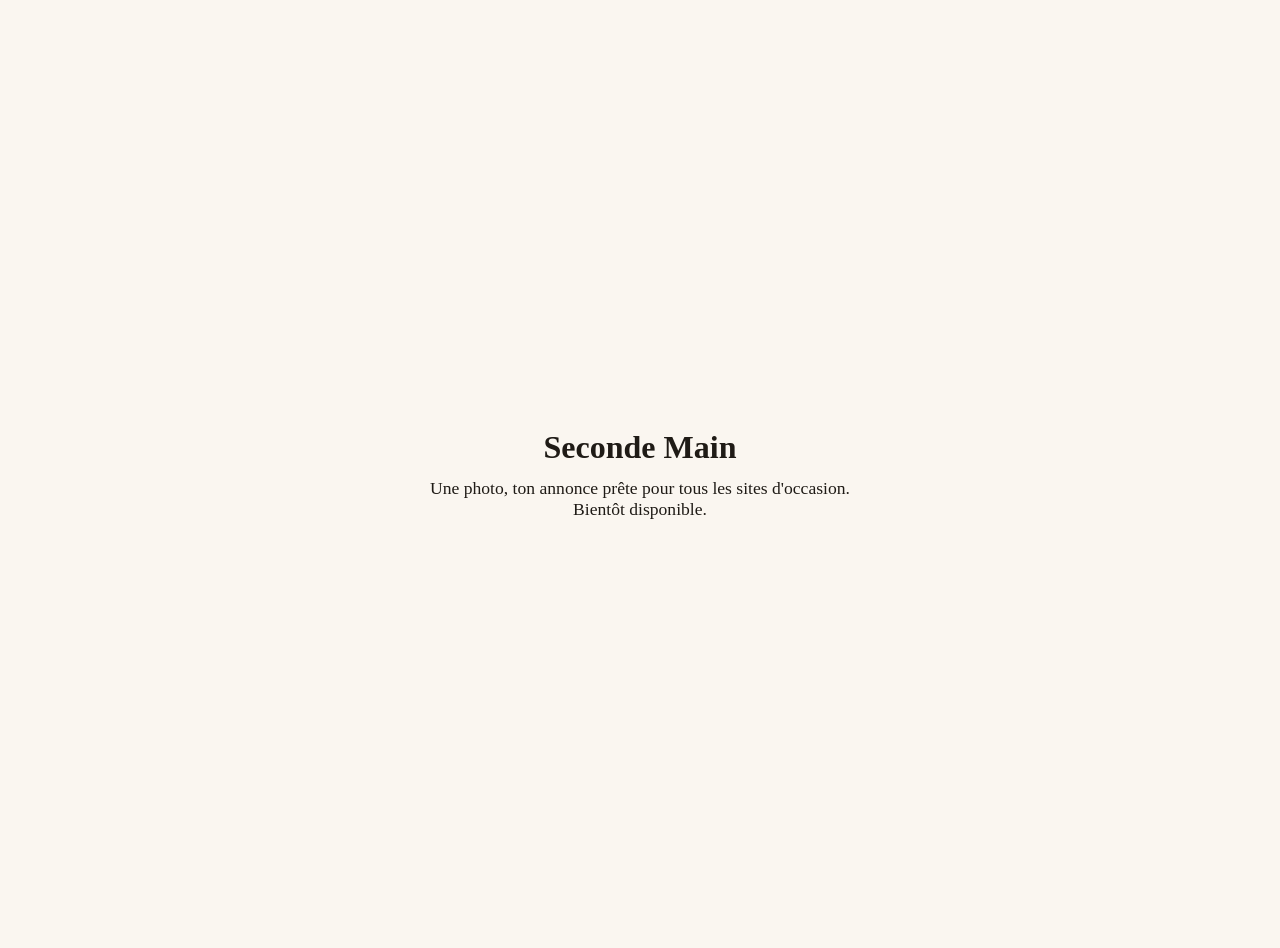
==== index.html @ 5f5a0d0c "Add initial HTML structure for Seconde Main" ====
<!doctype html>
<html lang="fr">
<head>
<meta charset="utf-8">
<meta name="viewport" content="width=device-width, initial-scale=1">
<title>Seconde Main</title>
<style>
body{margin:0;font-family:Georgia,serif;background:#faf6f0;color:#1f1b16;display:flex;min-height:100vh;align-items:center;justify-content:center;text-align:center;padding:24px}
h1{font-size:2rem;margin:0 0 12px}
p{font-size:1.1rem;margin:0}
</style>
</head>
<body>
<main>
<h1>Seconde Main</h1>
<p>Une photo, ton annonce prête pour tous les sites d'occasion.</p>
<p>Bientôt disponible.</p>
</main>
</body>
</html>
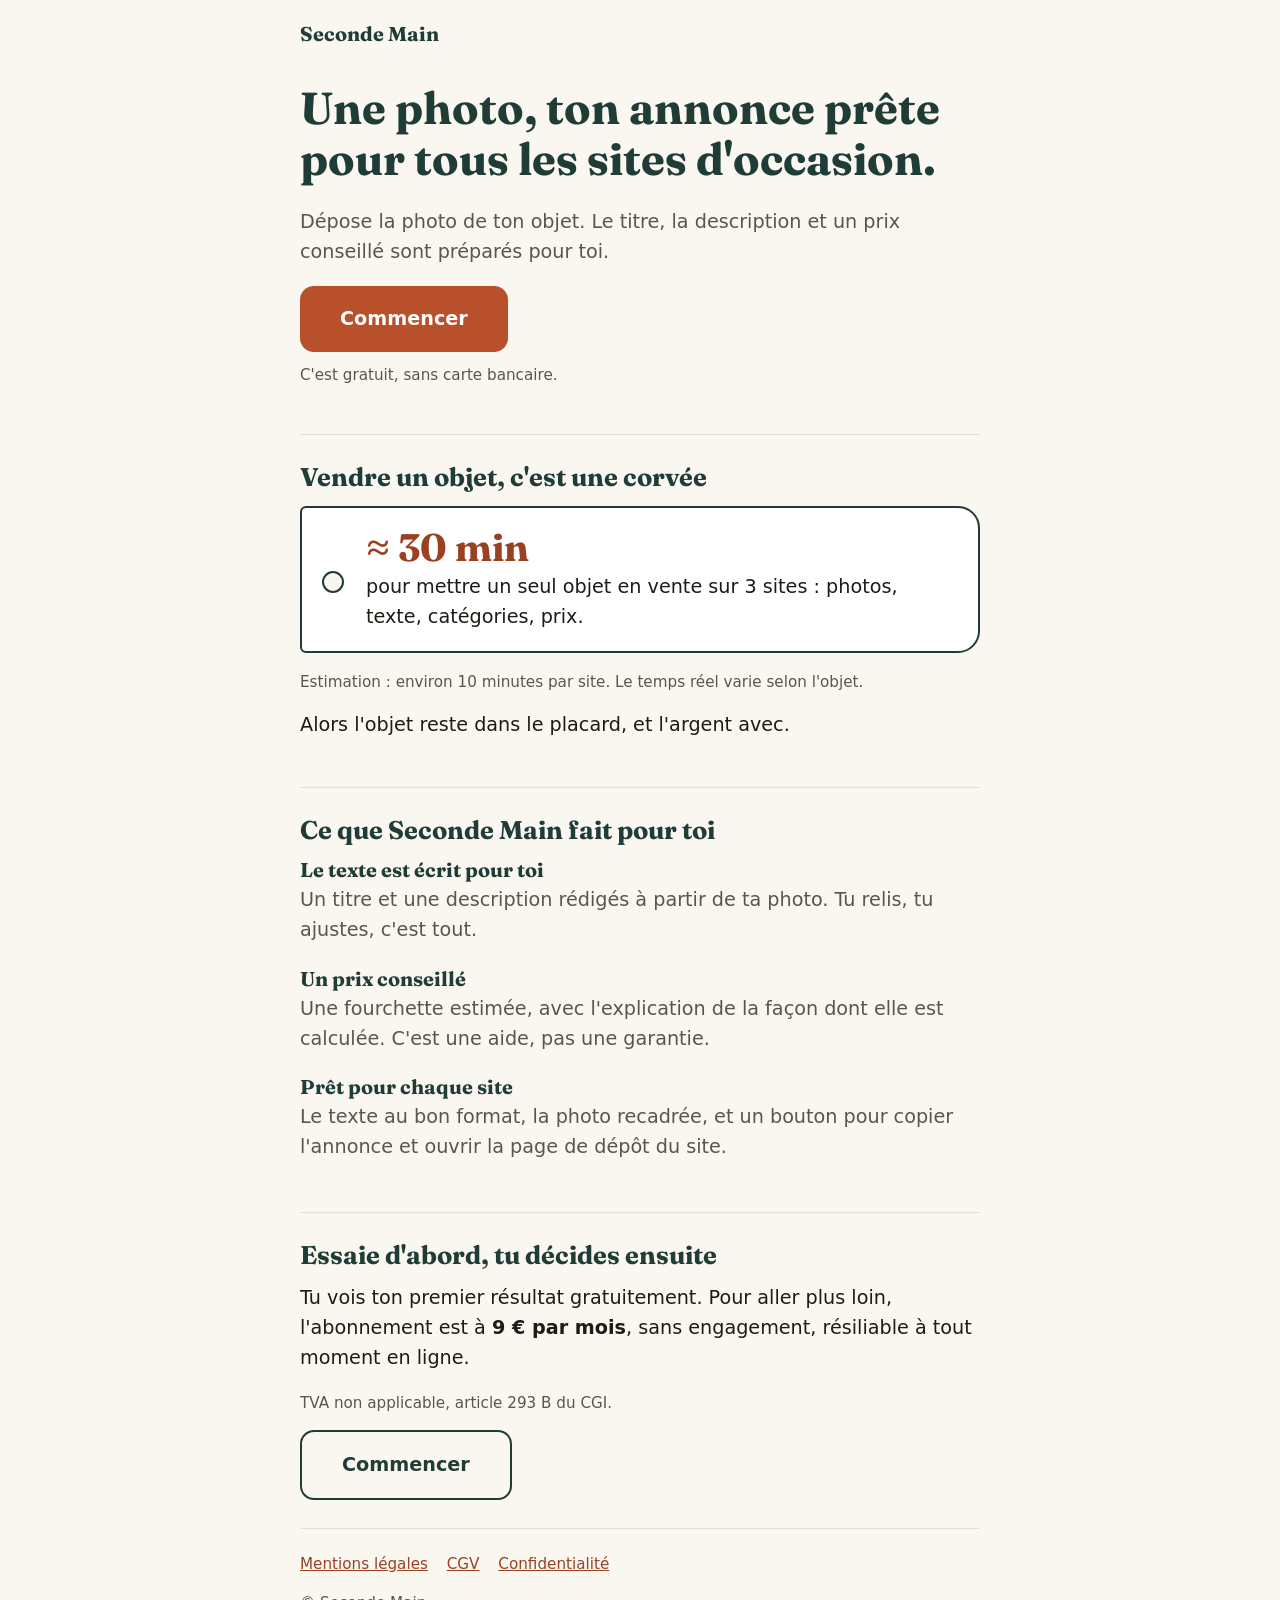
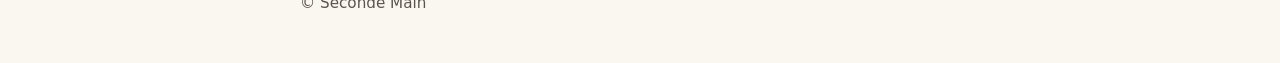
==== commit 317970b5: "Add files via upload" ====
--- a/index.html
+++ b/index.html
@@ -3,18 +3,77 @@
 <head>
 <meta charset="utf-8">
 <meta name="viewport" content="width=device-width, initial-scale=1">
-<title>Seconde Main</title>
-<style>
-body{margin:0;font-family:Georgia,serif;background:#faf6f0;color:#1f1b16;display:flex;min-height:100vh;align-items:center;justify-content:center;text-align:center;padding:24px}
-h1{font-size:2rem;margin:0 0 12px}
-p{font-size:1.1rem;margin:0}
-</style>
+<title>Seconde Main : une photo, ton annonce prête</title>
+<meta name="description" content="Dépose une photo de ton objet. Le titre, la description et un prix conseillé sont prêts pour tous les sites d'occasion.">
+<meta property="og:type" content="website">
+<meta property="og:locale" content="fr_FR">
+<meta property="og:site_name" content="Seconde Main">
+<meta property="og:title" content="Seconde Main : une photo, ton annonce prête pour tous les sites d'occasion">
+<meta property="og:description" content="Fini de rédiger la même annonce trois fois. Dépose une photo, on prépare le reste.">
+<meta name="twitter:card" content="summary">
+<link rel="preconnect" href="https://fonts.googleapis.com">
+<link rel="preconnect" href="https://fonts.gstatic.com" crossorigin>
+<link rel="stylesheet" href="https://fonts.googleapis.com/css2?family=Fraunces:opsz,wght@9..144,700&display=swap">
+<link rel="stylesheet" href="/style.css">
 </head>
 <body>
-<main>
-<h1>Seconde Main</h1>
-<p>Une photo, ton annonce prête pour tous les sites d'occasion.</p>
-<p>Bientôt disponible.</p>
-</main>
+<div class="wrap">
+  <header class="top"><a class="marque" href="/">Seconde Main</a></header>
+
+  <main>
+    <div class="hero">
+      <h1>Une photo, ton annonce prête pour tous les sites d'occasion.</h1>
+      <p class="sous">Dépose la photo de ton objet. Le titre, la description et un prix conseillé sont préparés pour toi.</p>
+      <a class="bouton" href="/commencer.html">Commencer</a>
+      <p class="note" style="margin-top:12px">C'est gratuit, sans carte bancaire.</p>
+    </div>
+
+    <section aria-labelledby="probleme">
+      <h2 id="probleme">Vendre un objet, c'est une corvée</h2>
+      <div class="etiquette">
+        <span class="grand">≈ 30 min</span>
+        <p>pour mettre un seul objet en vente sur 3 sites : photos, texte, catégories, prix.</p>
+      </div>
+      <p class="note">Estimation : environ 10 minutes par site. Le temps réel varie selon l'objet.</p>
+      <p>Alors l'objet reste dans le placard, et l'argent avec.</p>
+    </section>
+
+    <section aria-labelledby="benefices">
+      <h2 id="benefices">Ce que Seconde Main fait pour toi</h2>
+      <ul class="benefices">
+        <li>
+          <h3>Le texte est écrit pour toi</h3>
+          <p>Un titre et une description rédigés à partir de ta photo. Tu relis, tu ajustes, c'est tout.</p>
+        </li>
+        <li>
+          <h3>Un prix conseillé</h3>
+          <p>Une fourchette estimée, avec l'explication de la façon dont elle est calculée. C'est une aide, pas une garantie.</p>
+        </li>
+        <li>
+          <h3>Prêt pour chaque site</h3>
+          <p>Le texte au bon format, la photo recadrée, et un bouton pour copier l'annonce et ouvrir la page de dépôt du site.</p>
+        </li>
+      </ul>
+    </section>
+
+    <section aria-labelledby="prix">
+      <h2 id="prix">Essaie d'abord, tu décides ensuite</h2>
+      <p>Tu vois ton premier résultat gratuitement. Pour aller plus loin, l'abonnement est à <strong>9 € par mois</strong>, sans engagement, résiliable à tout moment en ligne.</p>
+      <p class="note">TVA non applicable, article 293 B du CGI.</p>
+      <a class="bouton secondaire" href="/commencer.html">Commencer</a>
+    </section>
+  </main>
+
+  <footer>
+    <p>
+      <a href="/mentions-legales.html">Mentions légales</a>
+      <a href="/cgv.html">CGV</a>
+      <a href="/confidentialite.html">Confidentialité</a>
+    </p>
+    <p>© Seconde Main</p>
+  </footer>
+</div>
+
+<div class="barre"><a class="bouton" href="/commencer.html">Commencer</a></div>
 </body>
 </html>
--- a/style.css
+++ b/style.css
@@ -0,0 +1,123 @@
+:root{
+  --creme:#faf6f0;
+  --encre:#1f1b16;
+  --sapin:#1f3d36;
+  --terracotta:#b8502c;
+  --terracotta-fonce:#9a4122;
+  --filet:#e6ddd0;
+  --doux:#5c554c;
+}
+*{box-sizing:border-box}
+html{-webkit-text-size-adjust:100%}
+body{
+  margin:0;
+  background:var(--creme);
+  color:var(--encre);
+  font-family:system-ui,-apple-system,"Segoe UI",Roboto,sans-serif;
+  font-size:1.125rem;
+  line-height:1.55;
+  padding-bottom:96px;
+}
+h1,h2,h3{
+  font-family:"Fraunces",Georgia,"Times New Roman",serif;
+  color:var(--sapin);
+  line-height:1.15;
+  margin:0 0 .5em;
+  font-weight:700;
+}
+h1{font-size:2.1rem}
+h2{font-size:1.6rem}
+h3{font-size:1.25rem}
+p{margin:0 0 1em}
+a{color:var(--terracotta-fonce)}
+.wrap{max-width:640px;margin:0 auto;padding:0 20px}
+
+.top{padding:18px 0 4px}
+.marque{
+  font-family:"Fraunces",Georgia,serif;
+  font-weight:700;
+  font-size:1.25rem;
+  color:var(--sapin);
+  text-decoration:none;
+}
+
+.hero{padding:28px 0 32px}
+.hero p.sous{font-size:1.2rem;color:var(--doux)}
+.note{font-size:.95rem;color:var(--doux)}
+
+.bouton{
+  display:block;
+  width:100%;
+  text-align:center;
+  background:var(--terracotta);
+  color:#fff;
+  text-decoration:none;
+  font-weight:700;
+  font-size:1.2rem;
+  padding:18px 20px;
+  border-radius:14px;
+  min-height:56px;
+}
+.bouton:active{background:var(--terracotta-fonce)}
+.bouton.secondaire{background:transparent;color:var(--sapin);border:2px solid var(--sapin)}
+
+.barre{
+  position:fixed;
+  left:0;right:0;bottom:0;
+  background:var(--creme);
+  border-top:1px solid var(--filet);
+  padding:12px 20px calc(12px + env(safe-area-inset-bottom));
+  z-index:10;
+}
+.barre .bouton{max-width:600px;margin:0 auto}
+
+section{padding:28px 0;border-top:1px solid var(--filet)}
+
+.etiquette{
+  position:relative;
+  background:#fff;
+  border:2px solid var(--sapin);
+  border-radius:6px 22px 22px 6px;
+  padding:20px 20px 20px 64px;
+  margin:0 0 18px;
+}
+.etiquette::before{
+  content:"";
+  position:absolute;
+  left:20px;top:50%;
+  width:18px;height:18px;
+  margin-top:-9px;
+  border-radius:50%;
+  background:var(--creme);
+  border:2px solid var(--sapin);
+}
+.etiquette .grand{
+  font-family:"Fraunces",Georgia,serif;
+  font-size:2.4rem;
+  font-weight:700;
+  color:var(--terracotta-fonce);
+  line-height:1;
+  display:block;
+  margin-bottom:6px;
+}
+.etiquette p{margin:0}
+
+.benefices{list-style:none;margin:0;padding:0}
+.benefices li{padding:0 0 22px}
+.benefices h3{margin-bottom:.2em}
+.benefices p{margin:0;color:var(--doux)}
+
+.liste-legale h2{margin-top:1.6em;font-size:1.3rem}
+.todo{background:#ffe27a;padding:0 4px;border-radius:3px;font-weight:600}
+
+footer{padding:24px 0 8px;border-top:1px solid var(--filet);font-size:.95rem;color:var(--doux)}
+footer a{margin-right:14px;white-space:nowrap}
+
+@media (min-width:720px){
+  body{font-size:1.2rem}
+  h1{font-size:2.8rem}
+  .wrap{max-width:720px}
+  .barre{display:none}
+  body{padding-bottom:24px}
+  .bouton{display:inline-block;width:auto;padding:18px 40px}
+}
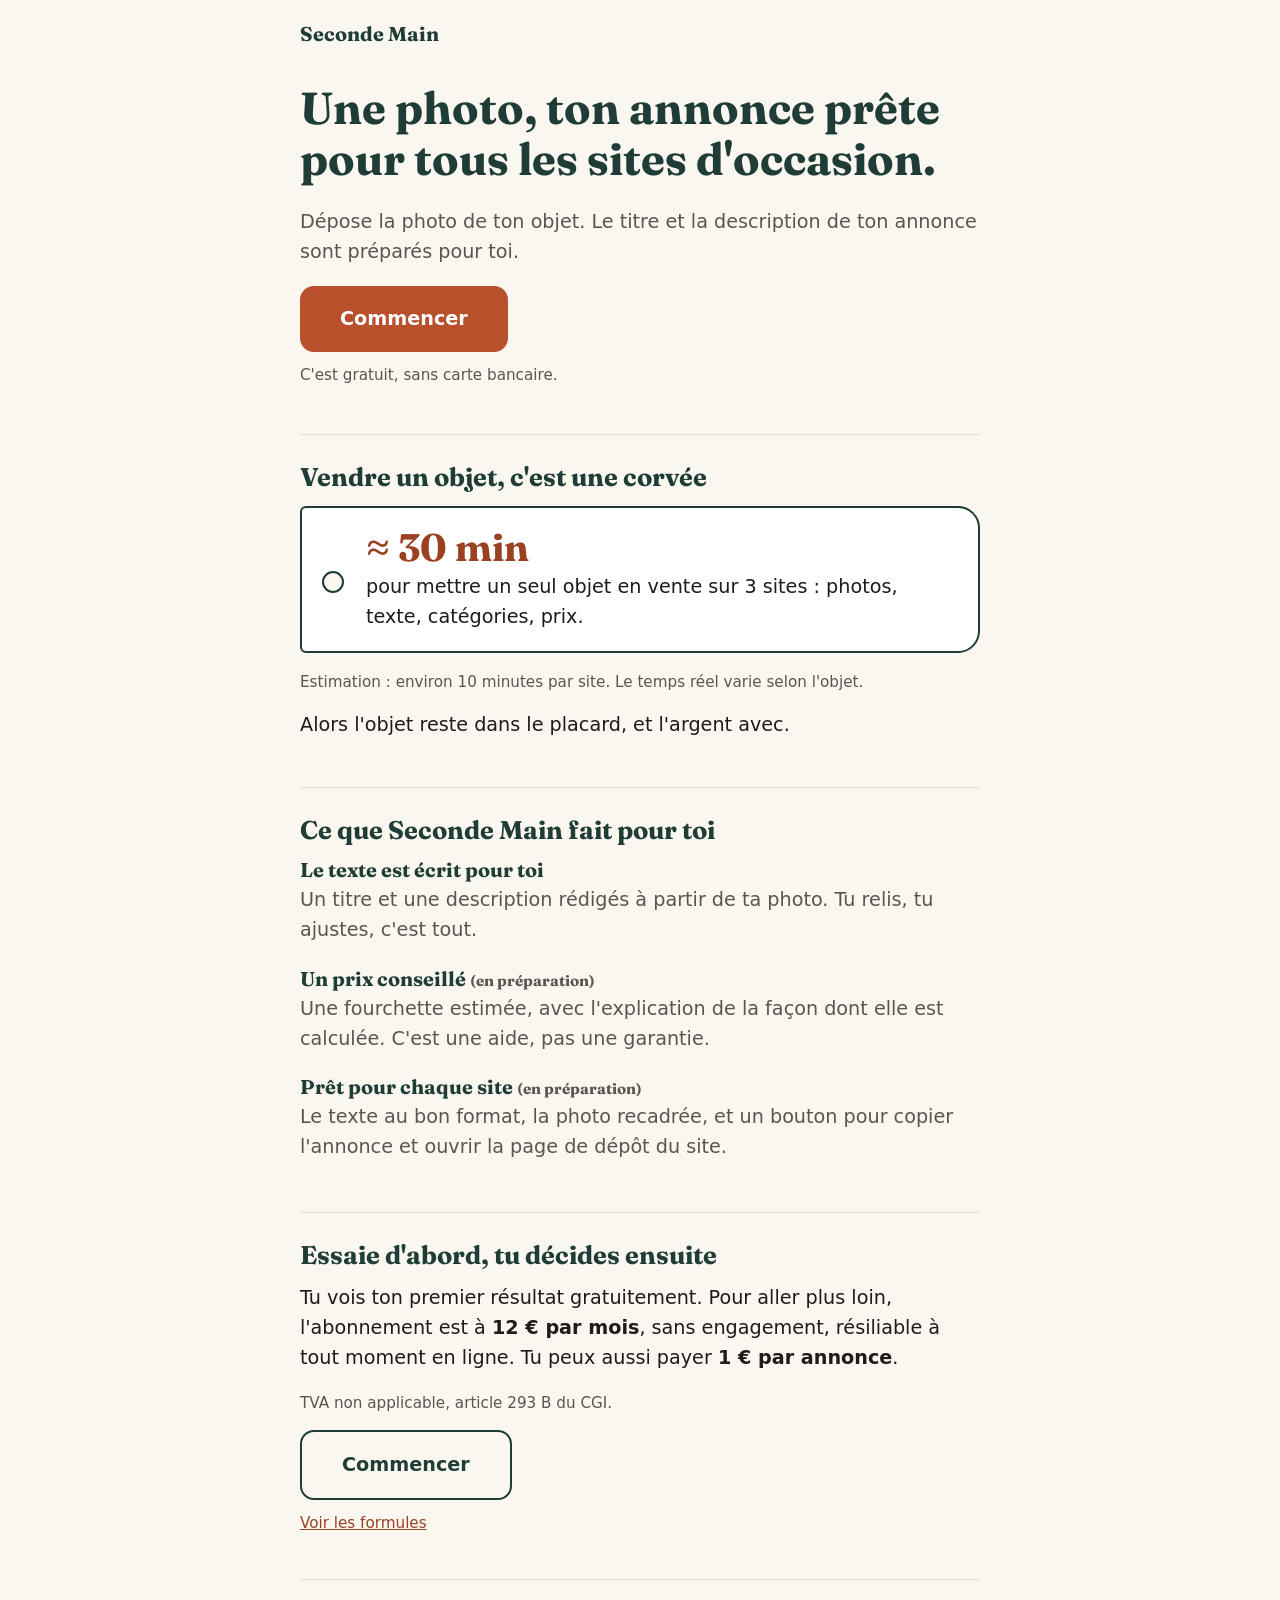
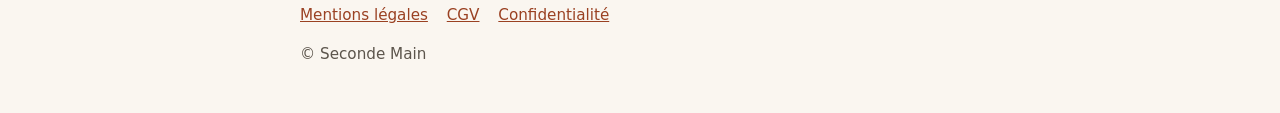
==== commit 2b56ebf3: "Add files via upload" ====
--- a/index.html
+++ b/index.html
@@ -4,7 +4,7 @@
 <meta charset="utf-8">
 <meta name="viewport" content="width=device-width, initial-scale=1">
 <title>Seconde Main : une photo, ton annonce prête</title>
-<meta name="description" content="Dépose une photo de ton objet. Le titre, la description et un prix conseillé sont prêts pour tous les sites d'occasion.">
+<meta name="description" content="Dépose une photo de ton objet. Le titre et la description de ton annonce sont prêts pour les sites d'occasion.">
 <meta property="og:type" content="website">
 <meta property="og:locale" content="fr_FR">
 <meta property="og:site_name" content="Seconde Main">
@@ -23,8 +23,8 @@
   <main>
     <div class="hero">
       <h1>Une photo, ton annonce prête pour tous les sites d'occasion.</h1>
-      <p class="sous">Dépose la photo de ton objet. Le titre, la description et un prix conseillé sont préparés pour toi.</p>
-      <a class="bouton" href="/commencer.html">Commencer</a>
+      <p class="sous">Dépose la photo de ton objet. Le titre et la description de ton annonce sont préparés pour toi.</p>
+      <a class="bouton" href="/questions.html">Commencer</a>
       <p class="note" style="margin-top:12px">C'est gratuit, sans carte bancaire.</p>
     </div>
 
@@ -46,11 +46,11 @@
           <p>Un titre et une description rédigés à partir de ta photo. Tu relis, tu ajustes, c'est tout.</p>
         </li>
         <li>
-          <h3>Un prix conseillé</h3>
+          <h3>Un prix conseillé <span class="note">(en préparation)</span></h3>
           <p>Une fourchette estimée, avec l'explication de la façon dont elle est calculée. C'est une aide, pas une garantie.</p>
         </li>
         <li>
-          <h3>Prêt pour chaque site</h3>
+          <h3>Prêt pour chaque site <span class="note">(en préparation)</span></h3>
           <p>Le texte au bon format, la photo recadrée, et un bouton pour copier l'annonce et ouvrir la page de dépôt du site.</p>
         </li>
       </ul>
@@ -58,9 +58,10 @@
 
     <section aria-labelledby="prix">
       <h2 id="prix">Essaie d'abord, tu décides ensuite</h2>
-      <p>Tu vois ton premier résultat gratuitement. Pour aller plus loin, l'abonnement est à <strong>9 € par mois</strong>, sans engagement, résiliable à tout moment en ligne.</p>
+      <p>Tu vois ton premier résultat gratuitement. Pour aller plus loin, l'abonnement est à <strong>12 € par mois</strong>, sans engagement, résiliable à tout moment en ligne. Tu peux aussi payer <strong>1 € par annonce</strong>.</p>
       <p class="note">TVA non applicable, article 293 B du CGI.</p>
-      <a class="bouton secondaire" href="/commencer.html">Commencer</a>
+      <a class="bouton secondaire" href="/questions.html">Commencer</a>
+      <p class="note" style="margin-top:12px"><a href="/tarifs.html">Voir les formules</a></p>
     </section>
   </main>
 
@@ -74,6 +75,6 @@
   </footer>
 </div>
 
-<div class="barre"><a class="bouton" href="/commencer.html">Commencer</a></div>
+<div class="barre"><a class="bouton" href="/questions.html">Commencer</a></div>
 </body>
 </html>
